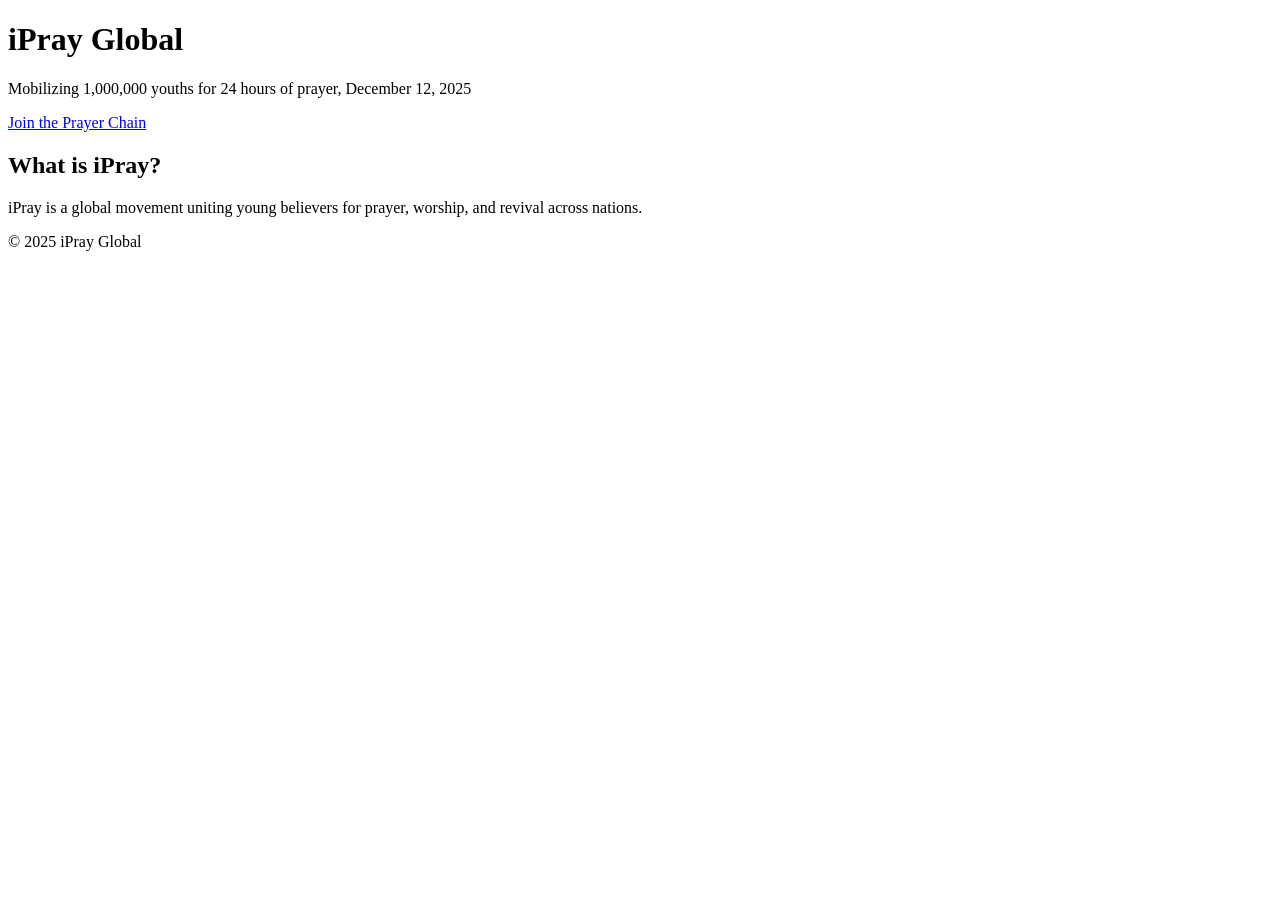
==== index.html @ e1765203 "Add files via upload" ====
<!DOCTYPE html>
<html lang="en">
<head>
  <meta charset="UTF-8" />
  <meta name="viewport" content="width=device-width, initial-scale=1.0" />
  <title>iPray Global</title>
  <link rel="stylesheet" href="style.css" />
</head>
<body>

  <header>
    <h1>iPray Global</h1>
    <p>Mobilizing 1,000,000 youths for 24 hours of prayer, December 12, 2025</p>
    <a class="btn" href="mailto:iprayglobal@gmail.com">Join the Prayer Chain</a>
  </header>

  <section class="about">
    <h2>What is iPray?</h2>
    <p>
      iPray is a global movement uniting young believers for prayer, worship,
      and revival across nations.
    </p>
  </section>

  <footer>
    <p>© 2025 iPray Global</p>
  </footer>

</body>
</html>
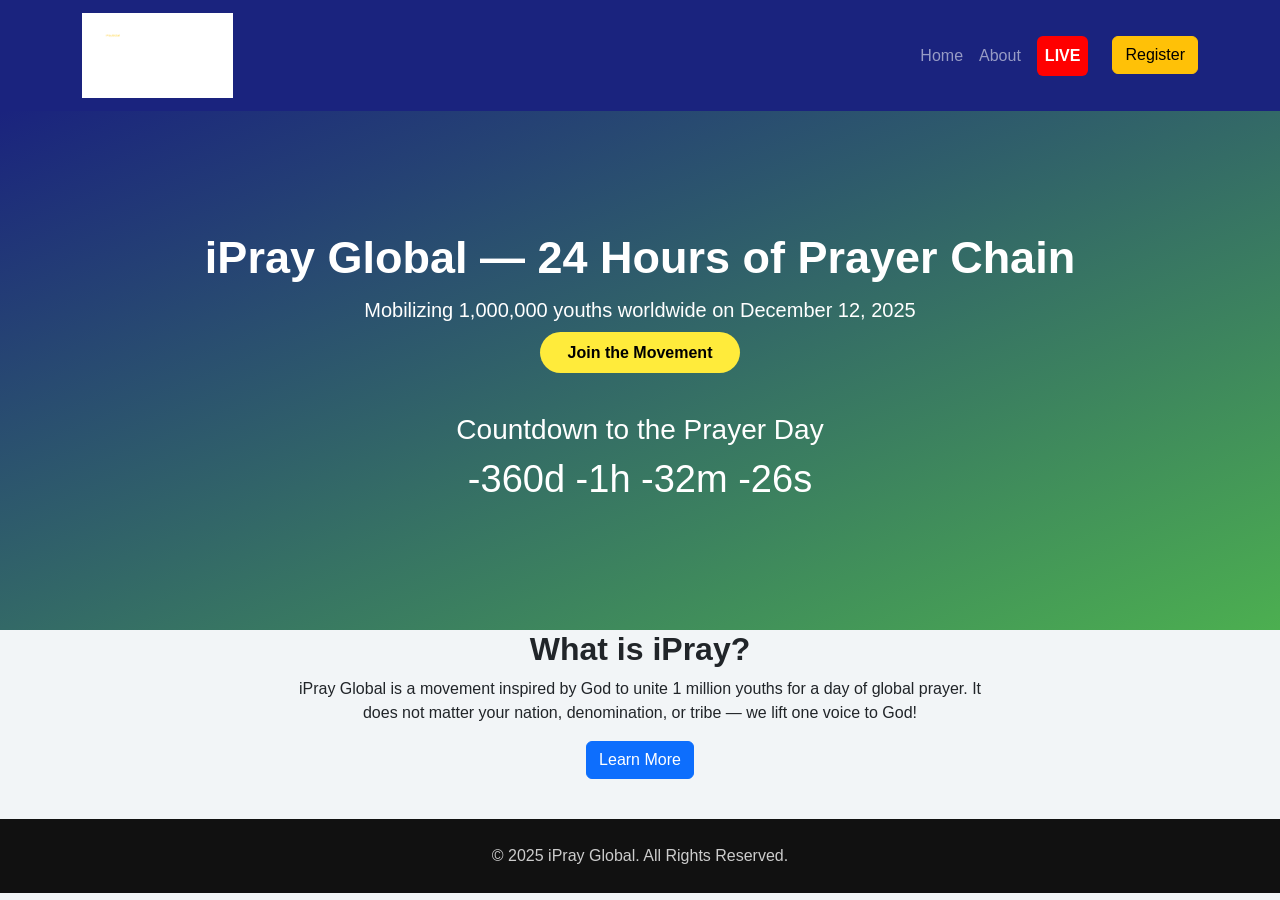
==== commit 007d0aab: "Update index.html" ====
--- a/index.html
+++ b/index.html
@@ -1,30 +1,156 @@
 <!DOCTYPE html>
 <html lang="en">
 <head>
-  <meta charset="UTF-8" />
-  <meta name="viewport" content="width=device-width, initial-scale=1.0" />
-  <title>iPray Global</title>
-  <link rel="stylesheet" href="style.css" />
+<meta charset="UTF-8" />
+<meta name="viewport" content="width=device-width, initial-scale=1.0" />
+<title>iPray Global – December 12, 2025</title>
+
+<!-- Bootstrap -->
+<link href="https://cdn.jsdelivr.net/npm/bootstrap@5.3.2/dist/css/bootstrap.min.css" rel="stylesheet">
+
+<style>
+    body {
+        font-family: 'Arial', sans-serif;
+        background: #f2f5f7;
+    }
+
+    .hero {
+        background: linear-gradient(to bottom right, #1a237e, #4caf50);
+        color: white;
+        padding: 120px 20px;
+        text-align: center;
+    }
+
+    .hero h1 {
+        font-size: 45px;
+        font-weight: bold;
+    }
+
+    .hero p {
+        font-size: 20px;
+        margin-top: 10px;
+    }
+
+    .btn-main {
+        padding: 12px 28px;
+        background: #ffeb3b;
+        color: #000;
+        border-radius: 30px;
+        font-weight: bold;
+        text-decoration: none;
+        transition: 0.3s;
+    }
+
+    .btn-main:hover {
+        background: #fff;
+    }
+
+    /* LIVE Button */
+    .live-btn {
+      background: red;
+      color: white !important;
+      padding: 8px 18px;
+      border-radius: 6px;
+      font-weight: bold;
+      animation: pulse 1s infinite;
+    }
+    @keyframes pulse {
+      0% { opacity: 1; }
+      50% { opacity: .3; }
+      100% { opacity: 1; }
+    }
+
+    .logo {
+        height: 85px;   /* ✅ Increased Logo Size */
+        width: auto;
+    }
+
+    footer {
+        background: #111;
+        color: #ccc;
+        padding: 25px;
+        text-align: center;
+        margin-top: 40px;
+    }
+</style>
 </head>
+
 <body>
 
-  <header>
-    <h1>iPray Global</h1>
-    <p>Mobilizing 1,000,000 youths for 24 hours of prayer, December 12, 2025</p>
-    <a class="btn" href="mailto:iprayglobal@gmail.com">Join the Prayer Chain</a>
-  </header>
+<!-- NAVBAR -->
+<nav class="navbar navbar-expand-lg navbar-dark" style="background:#1a237e;">
+  <div class="container">
 
-  <section class="about">
-    <h2>What is iPray?</h2>
-    <p>
-      iPray is a global movement uniting young believers for prayer, worship,
-      and revival across nations.
-    </p>
-  </section>
+    <!-- ✅ Bigger Logo + Clickable -->
+    <a class="navbar-brand" href="index.html">
+      <img src="logo.png" class="logo" alt="iPray Global Logo">
+    </a>
 
-  <footer>
-    <p>© 2025 iPray Global</p>
-  </footer>
+    <button class="navbar-toggler" type="button" data-bs-toggle="collapse" data-bs-target="#navMenu">
+      <span class="navbar-toggler-icon"></span>
+    </button>
+
+    <div class="collapse navbar-collapse" id="navMenu">
+      <ul class="navbar-nav ms-auto">
+        <li class="nav-item"><a href="index.html" class="nav-link">Home</a></li>
+        <li class="nav-item"><a href="about.html" class="nav-link">About</a></li>
+
+        <!-- ✅ Always visible LIVE button -->
+        <li class="nav-item"><a href="live.html" class="nav-link live-btn mx-2">LIVE</a></li>
+
+        <li class="nav-item"><a href="register.html" class="btn btn-warning ms-3">Register</a></li>
+      </ul>
+    </div>
+  </div>
+</nav>
+
+<!-- HERO -->
+<section class="hero">
+    <div class="container">
+        <h1>iPray Global — 24 Hours of Prayer Chain</h1>
+        <p>Mobilizing 1,000,000 youths worldwide on December 12, 2025</p>
+        <a href="register.html" class="btn-main mt-3">Join the Movement</a>
+
+        <h3 class="mt-5">Countdown to the Prayer Day</h3>
+        <h2 id="countdown" style="font-size:38px; margin-top:10px;"></h2>
+    </div>
+</section>
+
+<!-- ABOUT -->
+<section class="section text-center">
+    <div class="container">
+        <h2><strong>What is iPray?</strong></h2>
+        <p style="max-width:700px; margin:auto;">
+            iPray Global is a movement inspired by God to unite 1 million youths for a day of global prayer.
+            It does not matter your nation, denomination, or tribe — we lift one voice to God!
+        </p>
+        <a href="about.html" class="btn btn-primary mt-3">Learn More</a>
+    </div>
+</section>
+
+<footer>
+    © 2025 iPray Global. All Rights Reserved.
+</footer>
+
+<!-- Bootstrap JS -->
+<script src="https://cdn.jsdelivr.net/npm/bootstrap@5.3.2/dist/js/bootstrap.bundle.min.js"></script>
+
+<!-- Countdown JS -->
+<script>
+var countDownDate = new Date("Dec 12, 2025 00:00:00").getTime();
+var x = setInterval(function() {
+  var now = new Date().getTime();
+  var distance = countDownDate - now;
+
+  var days = Math.floor(distance / (1000 * 60 * 60 * 24));
+  var hours = Math.floor((distance % (1000 * 60 * 60 * 24)) / (1000 * 60 * 60));
+  var minutes = Math.floor((distance % (1000 * 60 * 60)) / (1000 * 60));
+  var seconds = Math.floor((distance % (1000 * 60)) / 1000);
+
+  document.getElementById("countdown").innerHTML =
+    days + "d " + hours + "h " + minutes + "m " + seconds + "s ";
+}, 1000);
+</script>
 
 </body>
 </html>
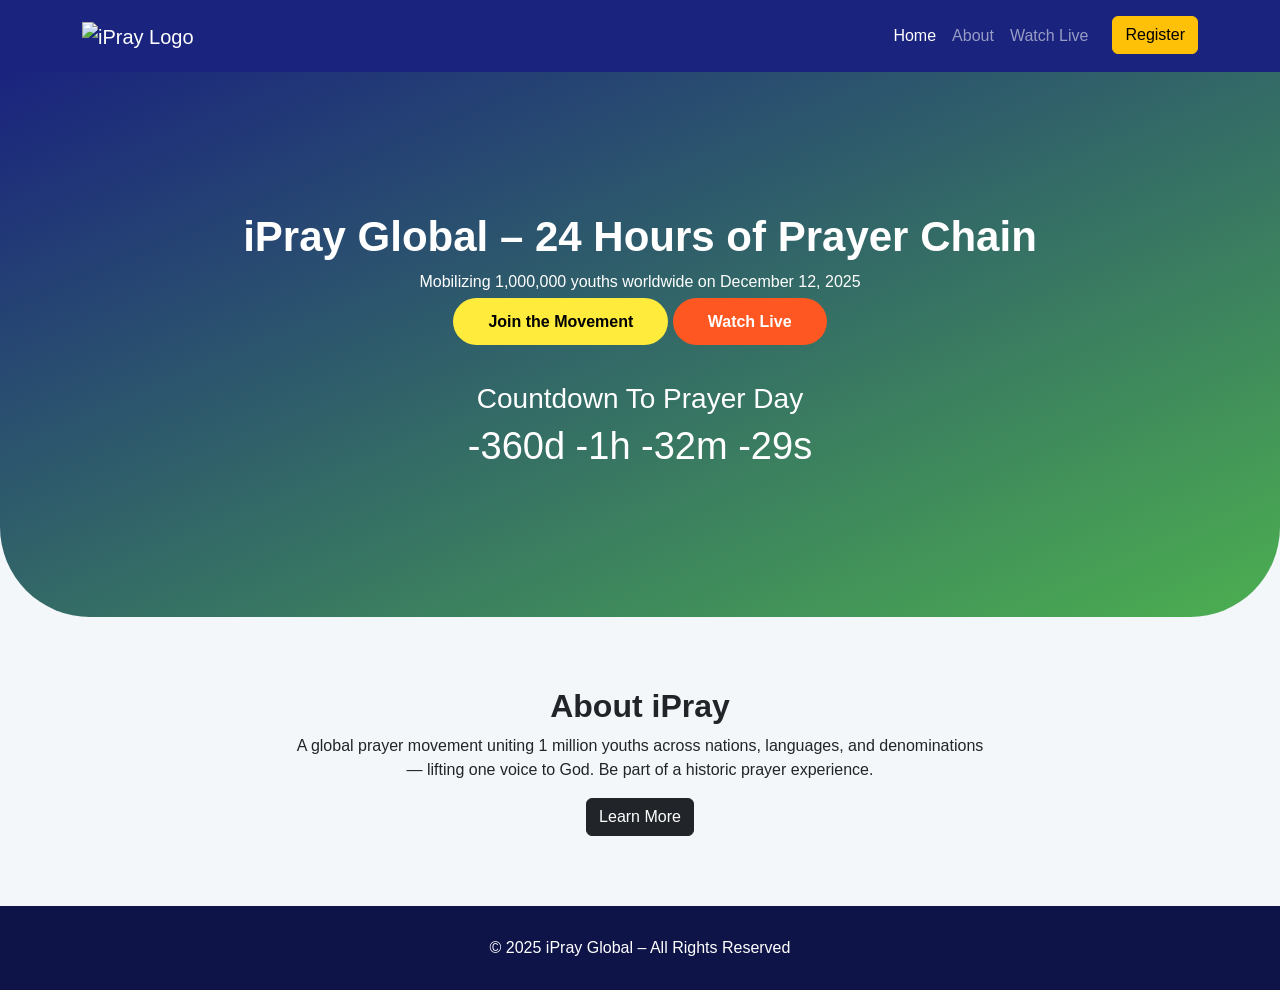
==== commit 2274c1ca: "Revise index.html for iPray Global event Updated the iPray Global homepage with new content and styl" ====
--- a/index.html
+++ b/index.html
@@ -1,89 +1,22 @@
 <!DOCTYPE html>
 <html lang="en">
 <head>
-<meta charset="UTF-8" />
-<meta name="viewport" content="width=device-width, initial-scale=1.0" />
-<title>iPray Global – December 12, 2025</title>
+<meta charset="UTF-8">
+<meta name="viewport" content="width=device-width, initial-scale=1.0">
+<title>iPray Global – 24 Hours of Prayer Chain</title>
 
-<!-- Bootstrap -->
 <link href="https://cdn.jsdelivr.net/npm/bootstrap@5.3.2/dist/css/bootstrap.min.css" rel="stylesheet">
+<link rel="stylesheet" href="style.css">
 
-<style>
-    body {
-        font-family: 'Arial', sans-serif;
-        background: #f2f5f7;
-    }
-
-    .hero {
-        background: linear-gradient(to bottom right, #1a237e, #4caf50);
-        color: white;
-        padding: 120px 20px;
-        text-align: center;
-    }
-
-    .hero h1 {
-        font-size: 45px;
-        font-weight: bold;
-    }
-
-    .hero p {
-        font-size: 20px;
-        margin-top: 10px;
-    }
-
-    .btn-main {
-        padding: 12px 28px;
-        background: #ffeb3b;
-        color: #000;
-        border-radius: 30px;
-        font-weight: bold;
-        text-decoration: none;
-        transition: 0.3s;
-    }
-
-    .btn-main:hover {
-        background: #fff;
-    }
-
-    /* LIVE Button */
-    .live-btn {
-      background: red;
-      color: white !important;
-      padding: 8px 18px;
-      border-radius: 6px;
-      font-weight: bold;
-      animation: pulse 1s infinite;
-    }
-    @keyframes pulse {
-      0% { opacity: 1; }
-      50% { opacity: .3; }
-      100% { opacity: 1; }
-    }
-
-    .logo {
-        height: 85px;   /* ✅ Increased Logo Size */
-        width: auto;
-    }
-
-    footer {
-        background: #111;
-        color: #ccc;
-        padding: 25px;
-        text-align: center;
-        margin-top: 40px;
-    }
-</style>
 </head>
 
 <body>
 
 <!-- NAVBAR -->
-<nav class="navbar navbar-expand-lg navbar-dark" style="background:#1a237e;">
+<nav class="navbar navbar-expand-lg navbar-dark">
   <div class="container">
-
-    <!-- ✅ Bigger Logo + Clickable -->
     <a class="navbar-brand" href="index.html">
-      <img src="logo.png" class="logo" alt="iPray Global Logo">
+      <img src="assets/logo.png" alt="iPray Logo">
     </a>
 
     <button class="navbar-toggler" type="button" data-bs-toggle="collapse" data-bs-target="#navMenu">
@@ -92,64 +25,54 @@
 
     <div class="collapse navbar-collapse" id="navMenu">
       <ul class="navbar-nav ms-auto">
-        <li class="nav-item"><a href="index.html" class="nav-link">Home</a></li>
+        <li class="nav-item"><a href="index.html" class="nav-link active">Home</a></li>
         <li class="nav-item"><a href="about.html" class="nav-link">About</a></li>
-
-        <!-- ✅ Always visible LIVE button -->
-        <li class="nav-item"><a href="live.html" class="nav-link live-btn mx-2">LIVE</a></li>
-
+        <li class="nav-item"><a href="live.html" class="nav-link">Watch Live</a></li>
         <li class="nav-item"><a href="register.html" class="btn btn-warning ms-3">Register</a></li>
       </ul>
     </div>
   </div>
 </nav>
 
-<!-- HERO -->
 <section class="hero">
     <div class="container">
-        <h1>iPray Global — 24 Hours of Prayer Chain</h1>
+        <h1>iPray Global – 24 Hours of Prayer Chain</h1>
         <p>Mobilizing 1,000,000 youths worldwide on December 12, 2025</p>
+
         <a href="register.html" class="btn-main mt-3">Join the Movement</a>
+        <a href="live.html" class="btn-main mt-3" style="background:#ff5722; color:white;">Watch Live</a>
 
-        <h3 class="mt-5">Countdown to the Prayer Day</h3>
-        <h2 id="countdown" style="font-size:38px; margin-top:10px;"></h2>
+        <h3 class="mt-5">Countdown To Prayer Day</h3>
+        <h2 id="countdown" style="font-size:38px;"></h2>
     </div>
 </section>
 
-<!-- ABOUT -->
 <section class="section text-center">
-    <div class="container">
-        <h2><strong>What is iPray?</strong></h2>
-        <p style="max-width:700px; margin:auto;">
-            iPray Global is a movement inspired by God to unite 1 million youths for a day of global prayer.
-            It does not matter your nation, denomination, or tribe — we lift one voice to God!
-        </p>
-        <a href="about.html" class="btn btn-primary mt-3">Learn More</a>
-    </div>
+    <h2><strong>About iPray</strong></h2>
+    <p style="max-width:700px; margin:auto;">
+        A global prayer movement uniting 1 million youths across nations, languages, and denominations—
+        lifting one voice to God. Be part of a historic prayer experience.
+    </p>
+    <a href="about.html" class="btn btn-dark mt-3">Learn More</a>
 </section>
 
 <footer>
-    © 2025 iPray Global. All Rights Reserved.
+    © 2025 iPray Global – All Rights Reserved
 </footer>
 
-<!-- Bootstrap JS -->
 <script src="https://cdn.jsdelivr.net/npm/bootstrap@5.3.2/dist/js/bootstrap.bundle.min.js"></script>
 
-<!-- Countdown JS -->
 <script>
 var countDownDate = new Date("Dec 12, 2025 00:00:00").getTime();
-var x = setInterval(function() {
+setInterval(function() {
   var now = new Date().getTime();
   var distance = countDownDate - now;
-
-  var days = Math.floor(distance / (1000 * 60 * 60 * 24));
-  var hours = Math.floor((distance % (1000 * 60 * 60 * 24)) / (1000 * 60 * 60));
-  var minutes = Math.floor((distance % (1000 * 60 * 60)) / (1000 * 60));
-  var seconds = Math.floor((distance % (1000 * 60)) / 1000);
-
-  document.getElementById("countdown").innerHTML =
-    days + "d " + hours + "h " + minutes + "m " + seconds + "s ";
-}, 1000);
+  var d = Math.floor(distance/ (1000*60*60*24));
+  var h = Math.floor((distance%(1000*60*60*24))/(1000*60*60));
+  var m = Math.floor((distance%(1000*60*60))/(1000*60));
+  var s = Math.floor((distance%(1000*60))/1000);
+  document.getElementById("countdown").innerHTML = d+"d "+h+"h "+m+"m "+s+"s";
+},1000);
 </script>
 
 </body>
--- a/style.css
+++ b/style.css
@@ -0,0 +1,59 @@
+body {
+    font-family: 'Poppins', sans-serif;
+    background:#f3f7fa;
+}
+
+.navbar {
+    background:#1a237e !important;
+    padding:15px;
+}
+
+.navbar-brand img {
+    height:55px;
+}
+
+.hero {
+    background: linear-gradient(to bottom right, #1a237e, #4caf50);
+    color:white;
+    text-align:center;
+    padding:140px 25px;
+    border-bottom-left-radius:90px;
+    border-bottom-right-radius:90px;
+}
+
+.hero h1 {
+    font-size:42px;
+    font-weight:700;
+}
+
+.btn-main {
+    padding:15px 35px;
+    background:#ffeb3b;
+    color:black;
+    border-radius:30px;
+    font-weight:bold;
+    text-decoration:none;
+    transition:0.3s;
+}
+
+.btn-main:hover {
+    background:white;
+}
+
+.section {
+    padding:70px 20px;
+}
+
+.card-box {
+    background:white;
+    border-radius:15px;
+    padding:30px;
+    box-shadow:0 2px 12px rgba(0,0,0,0.15);
+    margin-bottom:25px;
+}
+footer {
+    background:#0e1448;
+    color:white;
+    padding:30px;
+    text-align:center;
+}
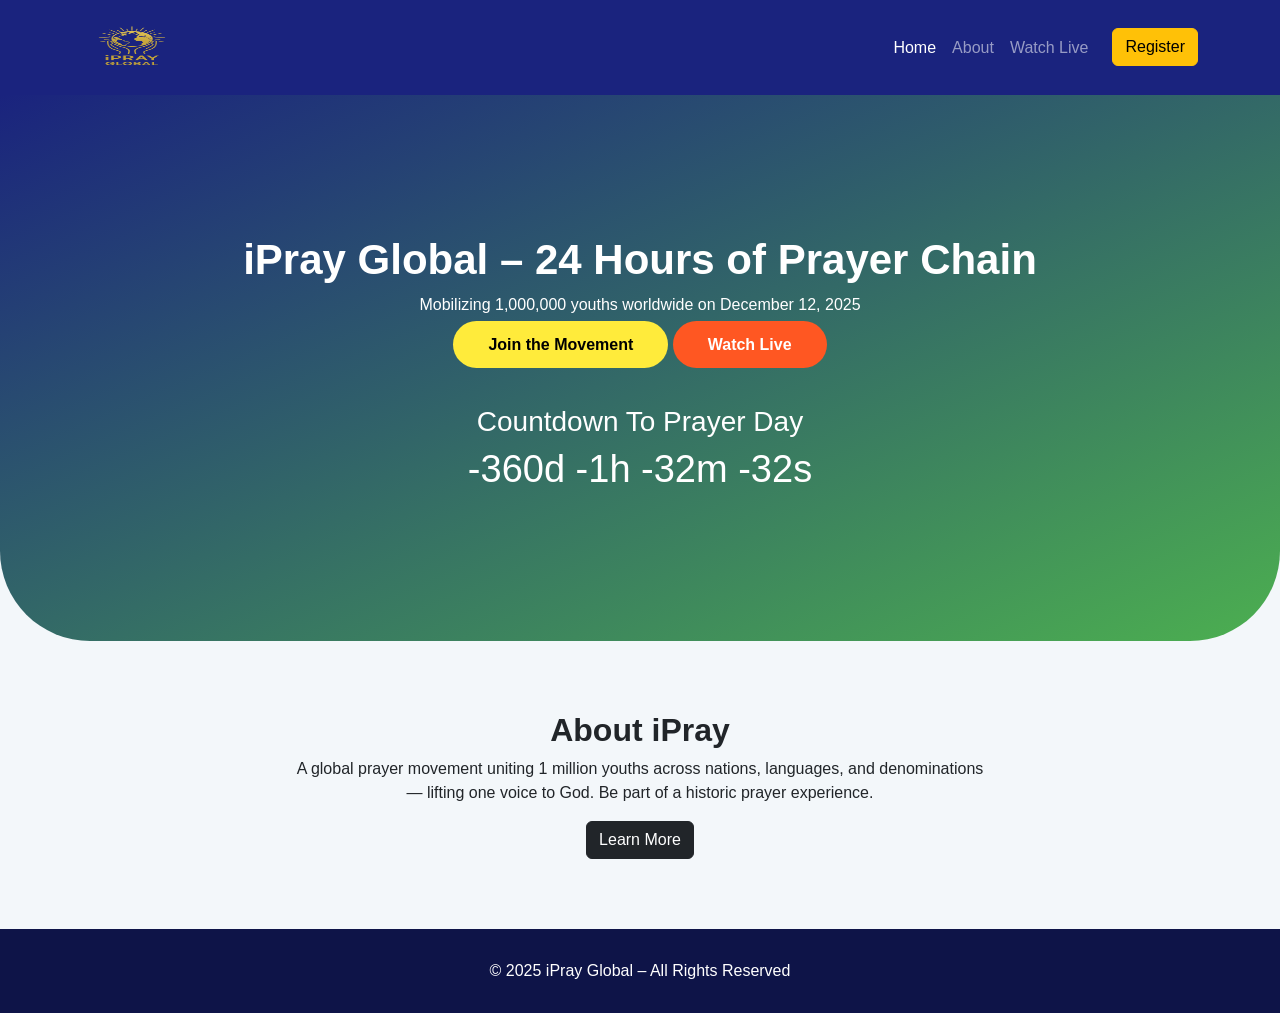
==== commit 8bed657c: "Fix HTML encoding and update logo image size" ====
--- a/index.html
+++ b/index.html
@@ -16,7 +16,7 @@
 <nav class="navbar navbar-expand-lg navbar-dark">
   <div class="container">
     <a class="navbar-brand" href="index.html">
-      <img src="assets/logo.png" alt="iPray Logo">
+      <img src="logo.png" height="100" width="100" alt="iPray Logo">
     </a>
 
     <button class="navbar-toggler" type="button" data-bs-toggle="collapse" data-bs-target="#navMenu">
@@ -77,3 +77,4 @@
 
 </body>
 </html>
+
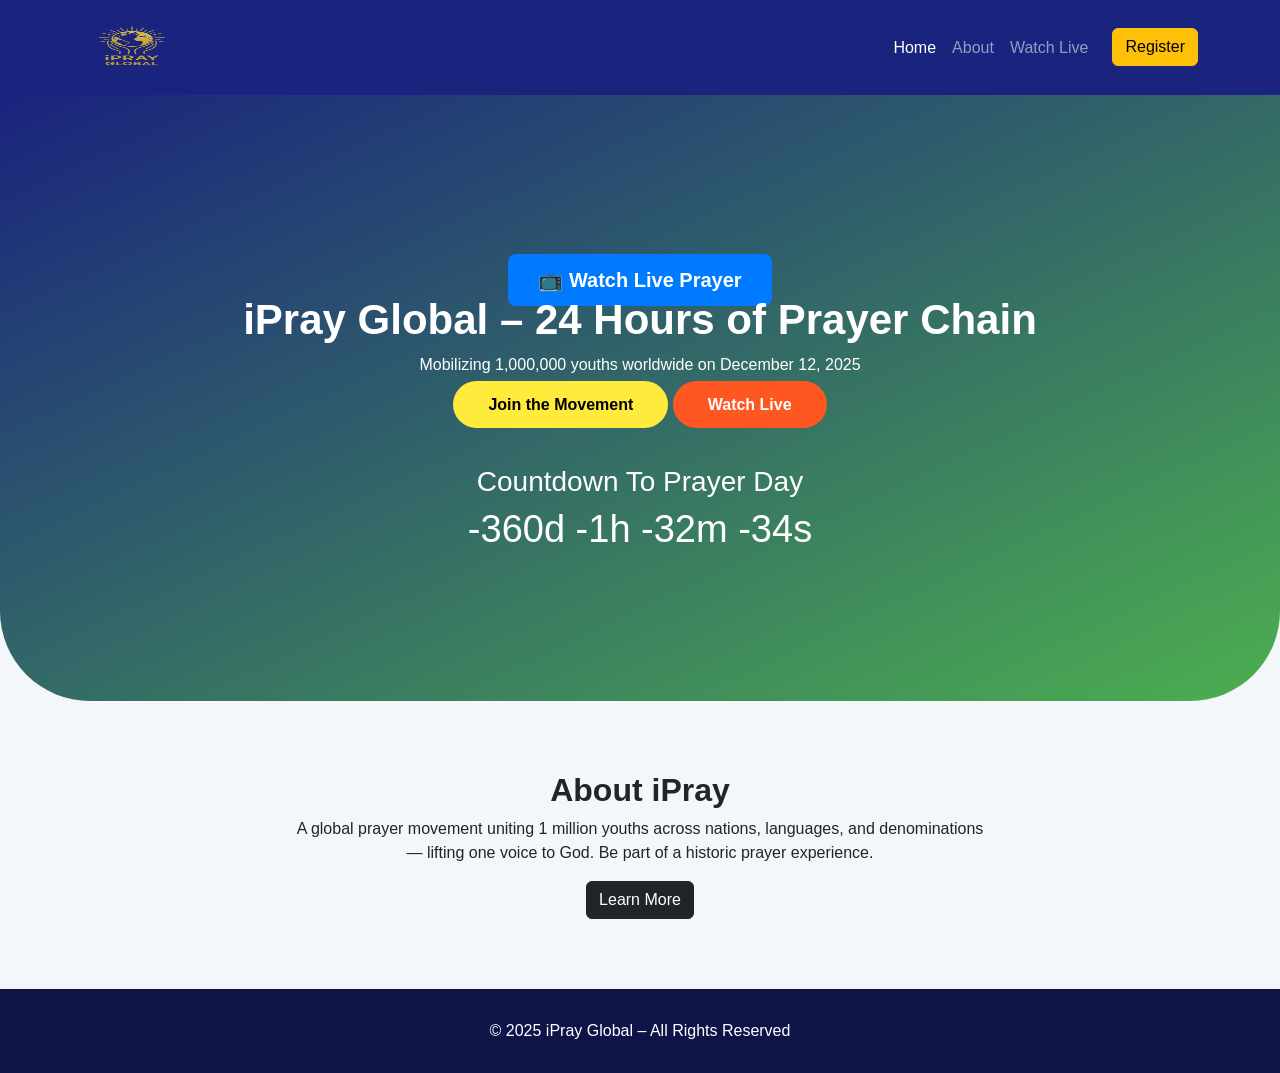
==== commit 36d78ac5: "Add 'Watch Live Prayer' button to hero section Added a 'Watch Live Prayer' button with styling to th" ====
--- a/index.html
+++ b/index.html
@@ -35,6 +35,26 @@
 </nav>
 
 <section class="hero">
+  <div style="text-align:center; margin-top:30px;">
+  <a href="live.html" class="watch-live-btn">📺 Watch Live Prayer</a>
+</div>
+
+<style>
+.watch-live-btn {
+  background: #007BFF;
+  color: #fff;
+  padding: 15px 30px;
+  border-radius: 8px;
+  text-decoration: none;
+  font-size: 20px;
+  font-weight: bold;
+  transition: 0.3s;
+}
+.watch-live-btn:hover {
+  background: #005FCC;
+}
+</style>
+
     <div class="container">
         <h1>iPray Global – 24 Hours of Prayer Chain</h1>
         <p>Mobilizing 1,000,000 youths worldwide on December 12, 2025</p>
@@ -78,3 +98,4 @@
 </body>
 </html>
 
+
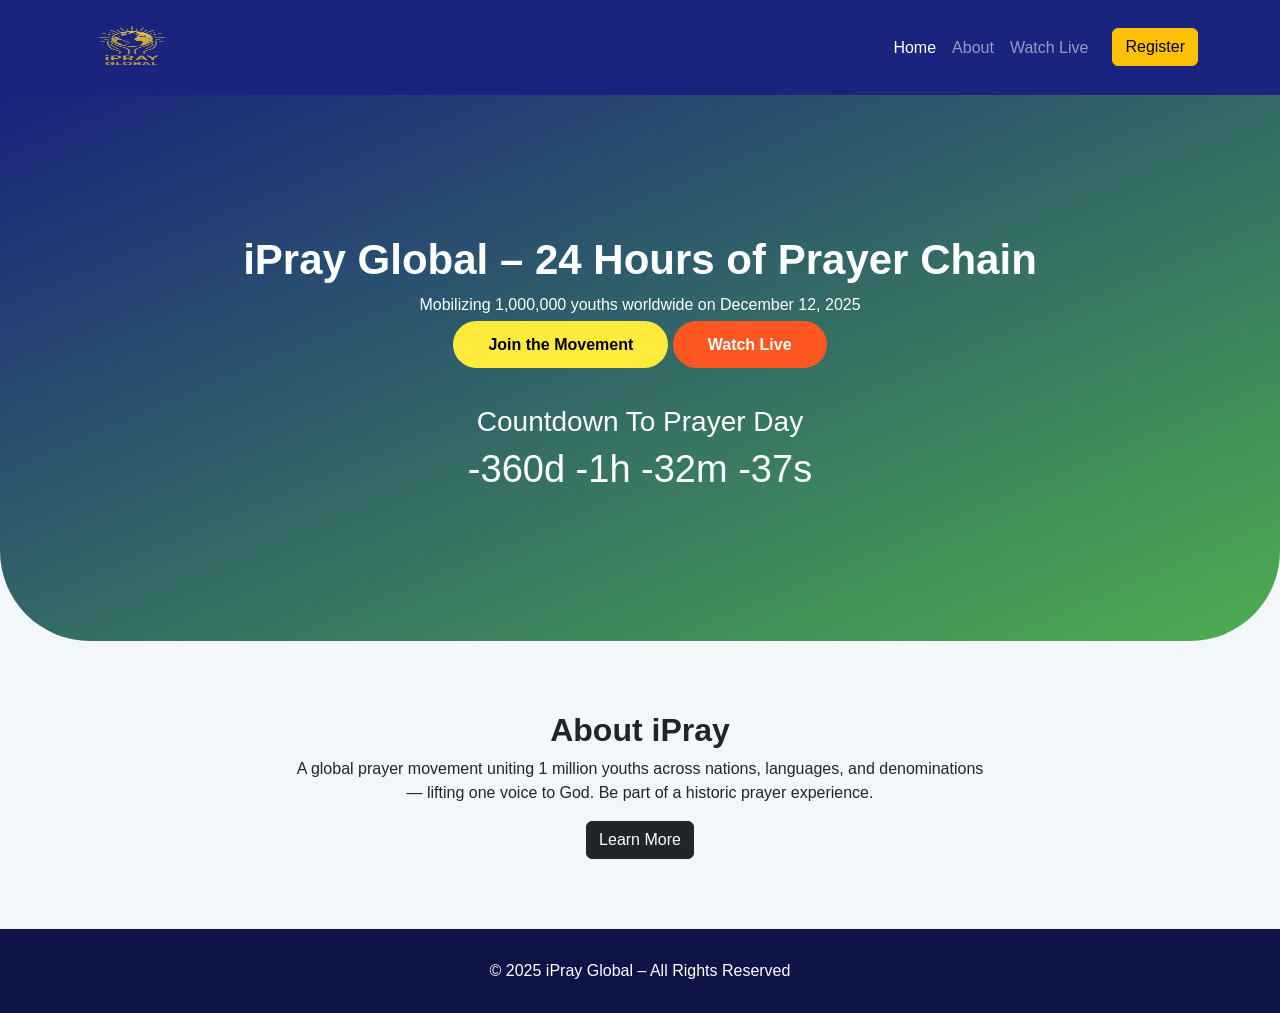
==== commit 9b5283fa: "Update index.html" ====
--- a/index.html
+++ b/index.html
@@ -35,27 +35,7 @@
 </nav>
 
 <section class="hero">
-  <div style="text-align:center; margin-top:30px;">
-  <a href="live.html" class="watch-live-btn">📺 Watch Live Prayer</a>
-</div>
-
-<style>
-.watch-live-btn {
-  background: #007BFF;
-  color: #fff;
-  padding: 15px 30px;
-  border-radius: 8px;
-  text-decoration: none;
-  font-size: 20px;
-  font-weight: bold;
-  transition: 0.3s;
-}
-.watch-live-btn:hover {
-  background: #005FCC;
-}
-</style>
-
-    <div class="container">
+      <div class="container">
         <h1>iPray Global – 24 Hours of Prayer Chain</h1>
         <p>Mobilizing 1,000,000 youths worldwide on December 12, 2025</p>
 
@@ -99,3 +79,4 @@
 </html>
 
 
+
